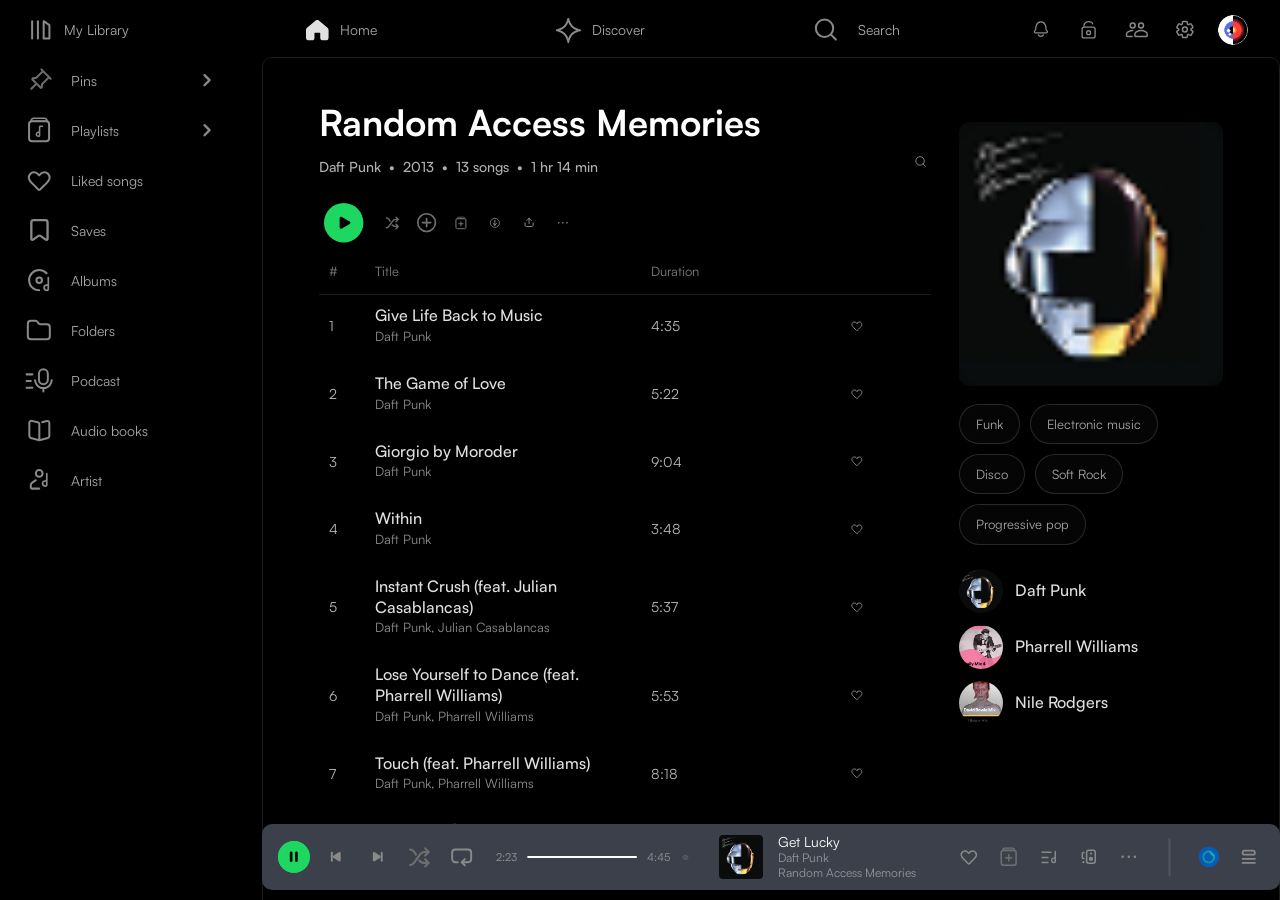
==== pages/album.html @ 6c0d5e67 "feat : add pages in project" ====
<!DOCTYPE html>
<html lang="en">
<head>
  <meta charset="UTF-8" />
  <meta name="viewport" content="width=device-width, initial-scale=1.0" />
  <title>Album - Spotify Clone</title>
  <link rel="stylesheet" href="../css/style.css" />
</head>
<body>
  <div class="app">
    <aside class="sidebar">
      <nav class="sidebar__nav" aria-label="Sidebar navigation">
        <ul class="sidebar__list">
           <li class="sidebar__item sidebar__item--current"><a href="library.html" class="sidebar__link"><span class="sidebar__icon"><img src="../assets/icons/Library.svg" alt="Library"></span><span class="sidebar__text">My Library</span></a></li>
          <li class="sidebar__item sidebar__item--active"><a href="song.html" class="sidebar__link"><span class="sidebar__icon"><img src="../assets/icons/pinside.svg" alt="Pin"></span><span class="sidebar__text">Pins</span>
                <span class="sidebar__arrow"><img src="../assets/icons/right.svg" alt="Right" /></span></a></li>
          <li class="sidebar__item sidebar__item--active"><a href="playlist.html" class="sidebar__link"><span class="sidebar__icon"><img src="../assets/icons/playlist.svg" alt="Playlist"></span><span class="sidebar__text">Playlists</span>
                <span class="sidebar__arrow"><img src="../assets/icons/right.svg" alt="Right" /></span></a></li>
          <li class="sidebar__item sidebar__item--active"><a href="likedsongs.html" class="sidebar__link"><span class="sidebar__icon"><img src="../assets/icons/like.svg" alt="Like"></span><span class="sidebar__text">Liked songs</span></a></li>
          <li class="sidebar__item sidebar__item--active"><a href="aboutartist.html" class="sidebar__link"><span class="sidebar__icon"><img src="../assets/icons/save.svg" alt="Save"></span><span class="sidebar__text">Saves</span></a></li>
          <li class="sidebar__item sidebar__item--active"><a href="gridalbums.html" class="sidebar__link"><span class="sidebar__icon"><img src="../assets/icons/album.svg" alt="Album"></span><span class="sidebar__text">Albums</span></a></li>
          <li class="sidebar__item sidebar__item--active"><a href="aboutartist.html" class="sidebar__link"><span class="sidebar__icon"><img src="../assets/icons/folder.svg" alt="Folder"></span><span class="sidebar__text">Folders</span></a></li>
          <li class="sidebar__item sidebar__item--active"><a href="podcast.html" class="sidebar__link"><span class="sidebar__icon"><img src="../assets/icons/podcast.svg" alt="Podcast"></span><span class="sidebar__text">Podcast</span></a></li>
          <li class="sidebar__item sidebar__item--active"><a href="aboutartist.html" class="sidebar__link"><span class="sidebar__icon"><img src="../assets/icons/audiobook.svg" alt="Audiobook"></span><span class="sidebar__text">Audio books</span></a></li>
          <li class="sidebar__item sidebar__item--active"><a href="aboutartist.html" class="sidebar__link"><span class="sidebar__icon"><img src="../assets/icons/artist.svg" alt="Artist"></span><span class="sidebar__text">Artist</span></a></li>      
          </ul>
      </nav>
    </aside>
    <div class="content-area">
      <header class="top-header">
        <nav class="top-header__nav" aria-label="Main navigation">
          <ul class="top-header__list">
            <li class="top-header__item"><a href="../index.html" class="top-header__link home-icon"><span class="top-header__icon top-header__icon--active"><img src="../assets/icons/homecc.svg" alt="Home icon"></span><span>Home</span></a></li>
            <li class="top-header__item"><a href="discover.html" class="top-header__link discover-icon"><span class="top-header__icon top-header__icon--active"><img src="../assets/icons/Star 1.svg" alt="Discover icon"></span><span>Discover</span></a></li>
            <li class="top-header__item"><a href="search.html" class="top-header__link search-icon"><span class="top-header__icon top-header__icon--active"><img src="../assets/icons/search.svg" alt="Search icon"></span><span>Search</span></a></li>
          </ul>
        </nav>
        <div class="top-header__actions" aria-label="Quick actions">
          <button class="top-header__action" type="button" aria-label="Notifications"><span class="top-header__action-icon"><img src="../assets/icons/news.svg" alt="News"></span></button>
          <button class="top-header__action" type="button" aria-label="Inbox"><span class="top-header__action-icon"><img src="../assets/icons/private.svg" alt="Private"></span></button>
          <button class="top-header__action" type="button" aria-label="Users"><span class="top-header__action-icon"><img src="../assets/icons/friends.svg" alt="Friends"></span></button>
          <button class="top-header__action" type="button" aria-label="Settings"><span class="top-header__action-icon"><img src="../assets/icons/setting.svg" alt="Setting"></span></button>
          <button class="top-header__action top-header__action--avatar" type="button" aria-label="Profile"><span class="top-header__action-icon"><img src="../assets/icons/sprite.svg" alt="Sprite"></span></button>
        </div>
      </header>
      <main class="main-content main-content--page"><section class="album-page-new"><div class="page-shell page-shell--split"><section class="album-layout"><div class="album-intro"><div><h1 class="page-title">Random Access Memories</h1><p class="page-meta">Daft Punk &nbsp;•&nbsp; 2013 &nbsp;•&nbsp; 13 songs &nbsp;•&nbsp; 1 hr 14 min</p><div class="control-row"><button class="play-pill" aria-label="Play album"><img src="../assets/icons/play.svg" alt="Play"></button><button class="icon-button" aria-label="Shuffle"><img src="../assets/icons/shuffle.svg" alt="Shuffle"></button><button class="icon-button" aria-label="Add"><img src="../assets/icons/add.svg" alt="Add"></button><button class="icon-button" aria-label="Add to playlist"><img src="../assets/icons/addtoplaylist.svg" alt="Addtoplaylist"></button><button class="icon-button" aria-label="Download"><img src="../assets/icons/download.svg" alt="Download"></button><button class="icon-button" aria-label="Share"><img src="../assets/icons/share.svg" alt="Share"></button><button class="icon-button" aria-label="More"><img src="../assets/icons/more.svg" alt="More"></button></div></div><button class="icon-button album-search" aria-label="Search in album"><img src="../assets/icons/search.svg" alt="Search"></button></div><section class="table-card table-card--transparent"><header class="media-table media-table--head"><span>#</span><span>Title</span><span>Duration</span><span></span></header><div class="media-table__body"><article class="media-table__row media-table__row--album"><span class="media-table__index">1</span><div class="media-table__title-group media-table__title-group--stack"><div><h3>Give Life Back to Music</h3><p>Daft Punk</p></div></div><span class="media-table__duration">4:35</span><button class="icon-button" aria-label="Save"><img src="../assets/icons/like.svg" alt="Like"></button></article><article class="media-table__row media-table__row--album"><span class="media-table__index">2</span><div class="media-table__title-group media-table__title-group--stack"><div><h3>The Game of Love</h3><p>Daft Punk</p></div></div><span class="media-table__duration">5:22</span><button class="icon-button" aria-label="Save"><img src="../assets/icons/like.svg" alt="Like"></button></article><article class="media-table__row media-table__row--album"><span class="media-table__index">3</span><div class="media-table__title-group media-table__title-group--stack"><div><h3>Giorgio by Moroder</h3><p>Daft Punk</p></div></div><span class="media-table__duration">9:04</span><button class="icon-button" aria-label="Save"><img src="../assets/icons/like.svg" alt="Like"></button></article><article class="media-table__row media-table__row--album"><span class="media-table__index">4</span><div class="media-table__title-group media-table__title-group--stack"><div><h3>Within</h3><p>Daft Punk</p></div></div><span class="media-table__duration">3:48</span><button class="icon-button" aria-label="Save"><img src="../assets/icons/like.svg" alt="Like"></button></article><article class="media-table__row media-table__row--album"><span class="media-table__index">5</span><div class="media-table__title-group media-table__title-group--stack"><div><h3>Instant Crush (feat. Julian Casablancas)</h3><p>Daft Punk, Julian Casablancas</p></div></div><span class="media-table__duration">5:37</span><button class="icon-button" aria-label="Save"><img src="../assets/icons/like.svg" alt="Like"></button></article><article class="media-table__row media-table__row--album"><span class="media-table__index">6</span><div class="media-table__title-group media-table__title-group--stack"><div><h3>Lose Yourself to Dance (feat. Pharrell Williams)</h3><p>Daft Punk, Pharrell Williams</p></div></div><span class="media-table__duration">5:53</span><button class="icon-button" aria-label="Save"><img src="../assets/icons/like.svg" alt="Like"></button></article><article class="media-table__row media-table__row--album"><span class="media-table__index">7</span><div class="media-table__title-group media-table__title-group--stack"><div><h3>Touch (feat. Pharrell Williams)</h3><p>Daft Punk, Pharrell Williams</p></div></div><span class="media-table__duration">8:18</span><button class="icon-button" aria-label="Save"><img src="../assets/icons/like.svg" alt="Like"></button></article><article class="media-table__row media-table__row--album"><span class="media-table__index">8</span><div class="media-table__title-group media-table__title-group--stack"><div><h3>Get Lucky (feat. Pharrell Williams and Nile Rodgers)</h3><p>Daft Punk, Pharrell Williams, Nile Rodgers</p></div></div><span class="media-table__duration">6:09</span><button class="icon-button" aria-label="Save"><img src="../assets/icons/like.svg" alt="Like"></button></article><article class="media-table__row media-table__row--album"><span class="media-table__index">9</span><div class="media-table__title-group media-table__title-group--stack"><div><h3>Beyond</h3><p>Daft Punk</p></div></div><span class="media-table__duration">4:50</span><button class="icon-button" aria-label="Save"><img src="../assets/icons/like.svg" alt="Like"></button></article></div></section></section><aside class="side-panel"><div class="cover-card"><img src="../assets/images/playerbg.png" alt="Album placeholder"></div><div class="tag-row"><span class="tag-pill">Funk</span><span class="tag-pill">Electronic music</span><span class="tag-pill">Disco</span><span class="tag-pill">Soft Rock</span><span class="tag-pill">Progressive pop</span></div><div class="artist-list"><article class="artist-chip"><img src="../assets/images/albmdaft.png" alt="Playerbg"><div><h3>Daft Punk</h3></div></article><article class="artist-chip"><img src="../assets/images/chuckberry.png" alt="Chuckberry"><div><h3>Pharrell Williams</h3></div></article><article class="artist-chip"><img src="../assets/images/davidbowie.png" alt="Davidbowie"><div><h3>Nile Rodgers</h3></div></article></div></aside></div></section></main>

    </div>

<footer class="player-bar">
  <div class="player-bar__main">
    <div class="player-bar__playback">
      <div class="player-bar__controls">
        <button class="player-bar__control player-bar__control--play" type="button" aria-label="Pause">
          <span class="player-bar__control-icon"><img src="../assets/icons/stop.svg" alt="Stop"></span>
        </button>
        <button class="player-bar__control" type="button" aria-label="Previous"><span class="player-bar__control-icon"><img src="../assets/icons/prev.svg" alt="Prev"></span></button>
        <button class="player-bar__control" type="button" aria-label="Next"><span class="player-bar__control-icon"><img src="../assets/icons/next.svg" alt="Next"></span></button>
        <button class="player-bar__control" type="button" aria-label="Shuffle"><span class="player-bar__control-icon"><img src="../assets/icons/shuffle.svg" alt="Shuffle"></span></button>
        <button class="player-bar__control" type="button" aria-label="Repeat"><span class="player-bar__control-icon"><img src="../assets/icons/repeat.svg" alt="Repeat"></span></button>
      </div>
      <div class="player-bar__timeline player-bar__timline--mobile">
        <span class="player-bar__time">2:23</span>
        <div class="player-bar__progress"><div class="player-bar__progress-fill"></div></div>
                <span class="player-bar__time">4:45</span>
        <button class="player-bar__control" type="button" aria-label="Volume"><span class="player-bar__control-icon"><img src="../assets/icons/volume.svg" alt="Volume"></span></button>
      </div>
    </div>
    <div class="player-bar__track-block">
      <div class="player-bar__cover"><img src="../assets/images/playerbg.png" alt="Album cover"></div>
      <div class="player-bar__track">
        <p class="player-bar__track-title">Get Lucky</p>
        <p class="player-bar__track-artist">Daft Punk</p>
        <p class="player-bar__track-album">Random Access Memories</p>
      </div>
    </div>
        <div class="player-bar__actions player-bar__actions--mobile">
      <button class="player-bar__action" type="button" aria-label="Like"><span class="player-bar__action-icon"><img src="../assets/icons/like.svg" alt="Like"></span></button>
      <button class="player-bar__action player-bar__actions--mobile" type="button" aria-label="Add"><span class="player-bar__action-icon"><img src="../assets/icons/playlistpc.svg" alt="Playlistpc"></span></button>
      <button class="player-bar__action" type="button" aria-label="Queue"><span class="player-bar__action-icon"><img src="../assets/icons/lyrics.svg" alt="Lyrics"></span></button>
      <button class="player-bar__action" type="button" aria-label="Devices"><span class="player-bar__action-icon"><img src="../assets/icons/device.svg" alt="Device"></span></button>
      <button class="player-bar__action" type="button" aria-label="More"><span class="player-bar__action-icon"><img src="../assets/icons/more.svg" alt="More"></span></button>
      <button class="player-bar__action" type="button" aria-label="Mini player"><span class="player-bar__action-icon"><img src="../assets/icons/line.svg" alt="Line"></span></button>
      <button class="player-bar__action" type="button" aria-label="Mini player"><span class="player-bar__action-icon"><img src="../assets/icons/DJ.svg" alt="DJ"></span><span class="player-bar__action-icon--mobile"><img src="../assets/icons/playlistpc.svg" alt="Playlistpc"></span></button>
      <button class="player-bar__action" type="button" aria-label="Menu"><span class="player-bar__action-icon"><img src="../assets/icons/queue.svg" alt="Queue"></span><span class="player-bar__action-icon--mobile"><img src="../assets/icons/playjm.svg" alt="Playjm"></span></button>
    </div>
  </div>
</footer>
<nav class="mobile-nav" aria-label="Mobile navigation">
  <a href="../index.html" class="mobile-nav__item"><span class="mobile-nav__icon"><img src="../assets/icons/home.svg" alt="Home"></span><span class="mobile-nav__text">Home</span></a>
  <a href="search.html" class="mobile-nav__item"><span class="mobile-nav__icon"><img src="../assets/icons/search.svg" alt="Search"></span><span class="mobile-nav__text">Search</span></a>
  <a href="library.html" class="mobile-nav__item"><span class="mobile-nav__icon"><img src="../assets/icons/librarybg.svg" alt="Librarybg"></span><span class="mobile-nav__text">Library</span></a>
  <a href="artist.html" class="mobile-nav__item"><span class="mobile-nav__icon"><img src="../assets/icons/artist.svg" alt="Artist"></span><span class="mobile-nav__text">Artist</span></a>
</nav>
</body>
</html>
---- css/style.css ----
@charset "UTF-8";
/**
* @license
*
* Font Family: Satoshi
* Designed by: Deni Anggara
* URL: https://www.fontshare.com/fonts/satoshi
* © 2026 Indian Type Foundry
*
* Satoshi Light 
* Satoshi LightItalic 
* Satoshi Regular 
* Satoshi Italic 
* Satoshi Medium 
* Satoshi MediumItalic 
* Satoshi Bold 
* Satoshi BoldItalic 
* Satoshi Black 
* Satoshi BlackItalic 
* Satoshi Variable (Variable font)
* Satoshi VariableItalic (Variable font)

*
*/
@font-face {
  font-family: "Satoshi-Light";
  src: url("../fonts/Satoshi-Light.woff2") format("woff2"), url("../fonts/Satoshi-Light.woff") format("woff"), url("../fonts/Satoshi-Light.ttf") format("truetype");
  font-weight: 300;
  font-display: swap;
  font-style: normal;
}
@font-face {
  font-family: "Satoshi-LightItalic";
  src: url("../fonts/Satoshi-LightItalic.woff2") format("woff2"), url("../fonts/Satoshi-LightItalic.woff") format("woff"), url("../fonts/Satoshi-LightItalic.ttf") format("truetype");
  font-weight: 300;
  font-display: swap;
  font-style: italic;
}
@font-face {
  font-family: "Satoshi-Regular";
  src: url("../../assets/Fonts/fonts/Satoshi-Regular.woff2") format("woff2"), url("../../assets/Fonts/fonts/Satoshi-Regular.woff") format("woff"), url("../../assets/Fonts/fonts/Satoshi-Regular.ttf") format("truetype");
  font-weight: 400;
  font-display: swap;
  font-style: normal;
}
@font-face {
  font-family: "Satoshi-Italic";
  src: url("../fonts/Satoshi-Italic.woff2") format("woff2"), url("../fonts/Satoshi-Italic.woff") format("woff"), url("../fonts/Satoshi-Italic.ttf") format("truetype");
  font-weight: 400;
  font-display: swap;
  font-style: italic;
}
@font-face {
  font-family: "Satoshi-Medium";
  src: url("../../assets/Fonts/fonts/Satoshi-Medium.woff2") format("woff2"), url("../../assets/Fonts/fonts/Satoshi-Medium.woff") format("woff"), url("../../assets/Fonts/fonts/Satoshi-MediumItalic.ttf") format("truetype");
  font-weight: 500;
  font-display: swap;
  font-style: normal;
}
@font-face {
  font-family: "Satoshi-MediumItalic";
  src: url("../fonts/Satoshi-MediumItalic.woff2") format("woff2"), url("../fonts/Satoshi-MediumItalic.woff") format("woff"), url("../fonts/Satoshi-MediumItalic.ttf") format("truetype");
  font-weight: 500;
  font-display: swap;
  font-style: italic;
}
@font-face {
  font-family: "Satoshi-Bold";
  src: url("../../assets/Fonts/fonts/Satoshi-Bold.woff2") format("woff2"), url("../../assets/Fonts/fonts/Satoshi-Bold.woff") format("woff"), url("../../assets/Fonts/fonts/Satoshi-Bold.ttf") format("truetype");
  font-weight: 700;
  font-display: swap;
  font-style: normal;
}
@font-face {
  font-family: "Satoshi-BoldItalic";
  src: url("../fonts/Satoshi-BoldItalic.woff2") format("woff2"), url("../fonts/Satoshi-BoldItalic.woff") format("woff"), url("../fonts/Satoshi-BoldItalic.ttf") format("truetype");
  font-weight: 700;
  font-display: swap;
  font-style: italic;
}
@font-face {
  font-family: "Satoshi-Black";
  src: url("../fonts/Satoshi-Black.woff2") format("woff2"), url("../fonts/Satoshi-Black.woff") format("woff"), url("../fonts/Satoshi-Black.ttf") format("truetype");
  font-weight: 900;
  font-display: swap;
  font-style: normal;
}
@font-face {
  font-family: "Satoshi-BlackItalic";
  src: url("../fonts/Satoshi-BlackItalic.woff2") format("woff2"), url("../fonts/Satoshi-BlackItalic.woff") format("woff"), url("../fonts/Satoshi-BlackItalic.ttf") format("truetype");
  font-weight: 900;
  font-display: swap;
  font-style: italic;
}
/**
* This is a variable font
* You can control variable axes as shown below:
* font-variation-settings: wght 900.0;
*
* available axes:
'wght' (range from 300.0 to 900.0
*/
@font-face {
  font-family: "Satoshi-Variable";
  src: url("../fonts/Satoshi-Variable.woff2") format("woff2"), url("../fonts/Satoshi-Variable.woff") format("woff"), url("../fonts/Satoshi-Variable.ttf") format("truetype");
  font-weight: 300 900;
  font-display: swap;
  font-style: normal;
}
/**
* This is a variable font
* You can control variable axes as shown below:
* font-variation-settings: wght 900.0;
*
* available axes:
'wght' (range from 300.0 to 900.0
*/
@font-face {
  font-family: "Satoshi-VariableItalic";
  src: url("../fonts/Satoshi-VariableItalic.woff2") format("woff2"), url("../fonts/Satoshi-VariableItalic.woff") format("woff"), url("../fonts/Satoshi-VariableItalic.ttf") format("truetype");
  font-weight: 300 900;
  font-display: swap;
  font-style: italic;
}
/* =====================
  Mixins
===================== */
/* =====================
  Reset / Base
===================== */
/* =====================
  Reset
===================== */
*,
*::before,
*::after {
  box-sizing: border-box;
}

html {
  -ms-overflow-style: none;
  scrollbar-width: none;
}
html::-webkit-scrollbar {
  display: none;
}

body,
h1,
h2,
h3,
h4,
p,
ul {
  margin: 0;
}

ul {
  padding: 0;
  list-style: none;
}

button,
input,
textarea,
select {
  font: inherit;
}

button {
  background: transparent;
  border: none;
  padding: 0;
  cursor: pointer;
}

a {
  color: inherit;
  text-decoration: none;
}

img {
  display: block;
  max-width: 100%;
}

/* =====================
  Helpers
===================== */
/* =====================
  Base
===================== */
body {
  min-width: 1200px;
  background-color: #000000;
  color: #ffffff;
  font-family: "Satoshi-Regular";
  overflow: hidden;
}

@media (max-width: 768px) {
  body {
    min-width: 320px;
    overflow-x: hidden;
  }
}
/* =====================
  Typography
===================== */
body {
  font-size: 14px;
  line-height: 1.4;
}

h2 {
  font-size: 29px;
  font-weight: 700;
  line-height: 1.2;
}

h3 {
  font-size: 14px;
  font-weight: 700;
  line-height: 1.3;
}

p {
  font-size: 12px;
  line-height: 1.4;
}

/* =====================
  App Layout
===================== */
/* =====================
  Top Header
===================== */
/* =====================
  Sidebar Navigation (merged look)
===================== */
/* =====================
  Sidebar Styles
===================== */
.sidebar {
  min-height: 100vh;
  margin: 10px 7px 30px 7px;
  background-color: #000000;
}

.sidebar__link--with-arrow {
  display: flex;
  align-items: center;
  width: 100%;
}

.sidebar__arrow {
  margin-left: auto;
  display: flex;
  align-items: center;
  justify-content: center;
  flex-shrink: 0;
}

.sidebar__arrow img {
  width: 25px;
  height: 25px;
  flex-shrink: 0;
  height: 100%;
  width: 100%;
  display: block;
  object-fit: cover;
}

.sidebar__nav {
  height: 100%;
}

.sidebar__list {
  display: flex;
  flex-direction: column;
  gap: 10px;
}

.sidebar__item {
  position: relative;
  width: 248px;
  height: 40px;
  border-radius: 5px;
}

.sidebar__link {
  display: flex;
  align-items: center;
  gap: 11px;
  min-height: 40px;
  padding: 0 18px 0 12px;
  color: #a7a7a7;
  transition: color 0.2s ease, background-color 0.2s ease;
  margin-right: 10px;
}

.sidebar__item--current {
  padding-left: 10px;
}

.sidebar__item--current:hover {
  background-color: #202020;
}

.sidebar__item--active .sidebar__link {
  color: #a7a7a7;
}

.sidebar__icon img {
  width: 25px;
  height: 25px;
  flex-shrink: 0;
  height: 100%;
  width: 100%;
  display: block;
  object-fit: cover;
}

.sidebar__item--active:hover {
  background-color: #202020;
}

.sidebar__text {
  font-size: 14px;
  font-weight: 400;
  line-height: 1;
  font-family: "Satoshi-Regular";
}

@media (max-width: 768px) {
  .sidebar {
    display: none;
  }
}
/* =====================
  App Layout
===================== */
.app {
  display: grid;
  grid-template-columns: 262px 1fr;
  grid-template-rows: 1fr;
  height: 100vh;
  overflow: hidden;
}

.content-area {
  display: flex;
  flex-direction: column;
  min-width: 0;
  min-height: 0;
  overflow: hidden;
}

@media (max-width: 768px) {
  .app {
    display: block;
    height: 100dvh;
  }
  .content-area {
    height: 100dvh;
  }
}
/* =====================
  Global Header (matches screenshot layout)
===================== */
/* =====================
  Header Styles
===================== */
.top-header {
  display: flex;
  align-items: center;
  justify-content: space-between;
  min-height: 54px;
  padding: 0 32px 0 32px;
  background-color: #000000;
  flex-shrink: 0;
  margin-top: 3px;
}

.top-header__nav {
  min-width: 0;
}

.top-header__list {
  display: flex;
  align-items: center;
  gap: 40px;
}

.top-header__item {
  display: flex;
  border-radius: 12px;
  background-color: #000000;
  padding-left: 12px;
  width: 210px;
  height: 46px;
}

.top-header__link {
  display: flex;
  align-items: center;
  gap: 11px;
  color: #a7a7a7;
  font-size: 14px;
}

.top-header__item--active .top-header__link {
  color: #a7a7a7;
  height: 46px;
  width: 210px;
}

.top-header__item:hover {
  background-color: #111111;
}

.top-header__icon img {
  width: 18px;
  height: 18px;
  flex-shrink: 0;
  width: 100%;
  height: 100%;
  display: block;
  object-fit: contain;
  flex-shrink: 0;
}

.icon-home:hover img {
  content: url("/assets/icons/homebg.svg");
}

.search-icon:hover img {
  content: url("/assets/icons/searchbg.svg");
}

.top-header__actions {
  display: flex;
  align-items: center;
  gap: 18px;
}

.top-header__action {
  display: flex;
  align-items: center;
  justify-content: space-between;
}

.top-header__action-icon img {
  width: 30px;
  height: 30px;
  display: block;
  object-fit: contain;
}

.icon-button--active {
  display: flex;
  align-items: center;
  margin-left: 10px;
}

.top-header__item--search {
  position: relative;
  width: 210px;
  height: 46px;
  margin-top: 7px;
}

.top-header__search-box {
  display: flex;
  align-items: center;
  gap: 10px;
  width: 160px;
  height: 40px;
  padding: 0 14px;
  border-radius: 999px;
  border: 1px solid transparent;
  background-color: transparent;
  overflow: hidden;
  transition: all 0.3s ease;
}

.top-header__search-box:focus-within {
  width: 220px;
  background-color: #121212;
  border-color: #232323;
}

.top-header__search-icon {
  width: 22px;
  height: 22px;
  flex-shrink: 0;
  flex-shrink: 0;
  display: block;
}

.top-header__search-input {
  width: 100%;
  min-width: 0;
  border: none;
  outline: none;
  background: transparent;
  color: #ffffff;
  font-size: 12px;
}

.top-header__search-input::placeholder {
  color: #a7a7a7;
}

@media (max-width: 768px) {
  .top-header {
    display: none;
  }
}
/* =====================
  Main Content Styles
===================== */
.main-content {
  flex: 1;
  padding: 18px 32px 40px;
  min-height: 0;
  height: calc(100vh - 81px);
  min-width: 0;
  overflow-y: auto;
  overflow-x: hidden;
  border: 1px solid #1c1c1c;
  border-radius: 10px;
  margin-bottom: 4px;
  -ms-overflow-style: none;
  scrollbar-width: none;
}
.main-content::-webkit-scrollbar {
  display: none;
}

@media (max-width: 768px) {
  .main-content {
    height: 100dvh;
    padding: 16px 16px 170px;
    border: none;
    border-radius: 0;
    margin-bottom: 0;
    background-color: #000000;
    overflow-y: auto;
    overflow-x: hidden;
  }
}
.mobile-nav {
  display: none;
}

@media (max-width: 768px) {
  .mobile-nav {
    position: fixed;
    left: 0;
    right: 0;
    bottom: 0;
    z-index: 30;
    display: grid;
    grid-template-columns: repeat(5, 1fr);
    align-items: center;
    height: 68px;
    padding: 8px 8px 10px;
    background: rgba(0, 0, 0, 0.5);
    backdrop-filter: blur(10px);
    -webkit-backdrop-filter: blur(10px);
    border-top: 1px solid rgba(255, 255, 255, 0.06);
  }
  .mobile-nav__item {
    display: flex;
    flex-direction: column;
    align-items: center;
    justify-content: center;
    gap: 4px;
    color: #898989;
    font-size: 11px;
    line-height: 1;
  }
  .mobile-nav__icon {
    width: 22px;
    height: 22px;
    display: block;
  }
  .mobile-nav__text {
    line-height: 1;
  }
}
/* =====================
  Filter Chips
===================== */
/* =====================
  Filter Chips
===================== */
.filter-bar {
  display: flex;
  align-items: center;
  justify-content: space-between;
  overflow: hidden;
}

.filters {
  display: flex;
  gap: 10px;
  margin-bottom: 24px;
}

.filters__chip {
  min-height: 29px;
  padding: 0 14px;
  border-radius: 8px;
  background-color: #171717;
  color: #a7a7a7;
  font-size: 14px;
  line-height: 1;
  transition: background-color 0.2s ease, color 0.2s ease;
}

.filters__chip--active {
  background-color: #171717;
  color: #a7a7a7;
  font-size: 14px;
}

.filters__chip--active:hover {
  color: black;
  background-color: white;
}

.filters__chip:hover {
  color: black;
  background-color: white;
}

.quick-mixes {
  display: none;
}

@media (max-width: 768px) {
  .filter-bar {
    align-items: center;
    margin-bottom: 18px;
  }
  .filters {
    gap: 8px;
    margin-bottom: 0;
    overflow-x: auto;
    scrollbar-width: none;
  }
  .filters::-webkit-scrollbar {
    display: none;
  }
  .filters__chip {
    min-height: 36px;
    padding: 0 14px;
    border-radius: 10px;
    white-space: nowrap;
  }
  .fillter__icon--right {
    flex-shrink: 0;
  }
  .filter_icon {
    width: 36px;
    height: 36px;
    display: grid;
    place-items: center;
  }
  .quick-mixes {
    display: grid;
    grid-template-columns: repeat(2, minmax(0, 1fr));
    gap: 10px;
    margin-bottom: 28px;
  }
  .quick-mix-card {
    display: flex;
    align-items: center;
    gap: 10px;
    min-width: 0;
    min-height: 54px;
    padding: 6px;
    border-radius: 12px;
    background: #1a1a1a;
  }
  .quick-mix-card__cover {
    width: 42px;
    height: 42px;
    border-radius: 8px;
    overflow: hidden;
    flex-shrink: 0;
    background: #101010;
  }
  .quick-mix-card__cover img {
    width: 100%;
    height: 100%;
    object-fit: cover;
  }
  .quick-mix-card__meta {
    min-width: 0;
  }
  .quick-mix-card__title,
  .quick-mix-card__artist {
    margin: 0;
    white-space: nowrap;
    overflow: hidden;
    text-overflow: ellipsis;
  }
  .quick-mix-card__title {
    font-size: 13px;
    color: #ffffff;
  }
  .quick-mix-card__artist {
    font-size: 12px;
    color: #8f8f8f;
  }
}
/* =====================
  Sections / Cards
===================== */
/* =====================
  Card Styles
===================== */
.cards-row {
  display: grid;
  grid-template-columns: repeat(8, minmax(110px, 1fr));
  gap: 18px;
}

.music-card {
  display: block;
  min-width: 0;
  color: #ffffff;
}

.music-card__media {
  position: relative;
  width: 100%;
  aspect-ratio: 1/1;
  margin-bottom: 11px;
}

.music-card__image {
  position: relative;
  z-index: 2;
  width: 100%;
  aspect-ratio: 1/1;
  border-radius: 8px;
  box-shadow: 0 8px 24px rgba(0, 0, 0, 0.25);
  overflow: hidden;
}
.music-card__image img {
  width: 100%;
  height: 100%;
  object-fit: cover;
}

.music-card__title {
  overflow: hidden;
  white-space: nowrap;
  text-overflow: ellipsis;
  margin-bottom: 4px;
  font-size: 14px;
  font-weight: 700;
}

.music-card__subtitle {
  overflow: hidden;
  display: -webkit-box;
  -webkit-line-clamp: 2;
  -webkit-box-orient: vertical;
  color: #a7a7a7;
  font-size: 11px;
}

@media (max-width: 768px) {
  .cards-row {
    display: flex;
    gap: 12px;
    overflow-x: auto;
    padding-bottom: 4px;
    scrollbar-width: none;
    -ms-overflow-style: none;
  }
  .cards-row::-webkit-scrollbar {
    display: none;
  }
  .music-card {
    min-width: 0;
  }
  .cards-row .music-card {
    flex: 0 0 140px;
  }
  .music-card__title {
    font-size: 14px;
  }
  .music-card__subtitle {
    font-size: 11px;
    line-height: 1.35;
  }
  .music-card__media {
    width: 100%;
  }
  .cards-slider {
    display: flex;
    gap: 12px;
    overflow-x: auto;
    scroll-snap-type: x proximity;
    padding-bottom: 4px;
    scrollbar-width: none;
  }
  .cards-slider::-webkit-scrollbar {
    display: none;
  }
  .cards-slider .music-card {
    flex: 0 0 140px;
    scroll-snap-align: start;
  }
}
/* =====================

===================== */
/* =====================
  Player Styles
===================== */
.player-bar {
  position: fixed;
  left: 262px;
  right: 0;
  bottom: 10px;
  z-index: 20;
  overflow: hidden;
  width: calc(100% - 262px);
  min-height: 60px;
  padding: 10px 16px;
  border-radius: 10px;
  background-color: #3b404a;
}

.player-bar__main {
  display: flex;
  align-items: center;
  justify-content: space-between;
  gap: 28px;
  width: 100%;
}

.player-bar__playback {
  display: flex;
  align-items: center;
  gap: 18px;
  flex: 1;
  min-width: 0;
}

.player-bar__controls {
  display: flex;
  align-items: center;
  gap: 10px;
  flex-shrink: 0;
}

.player-bar__timeline {
  display: flex;
  align-items: center;
  gap: 10px;
  flex: 1;
  min-width: 0;
}

.player-bar__progress {
  height: 2px;
  width: 317px;
  border-radius: 999px;
  background: rgba(255, 255, 255, 0.18);
  overflow: hidden;
}

.player-bar__progress-fill {
  width: 217px;
  height: 100%;
  background: #fff;
  border-radius: inherit;
}

.player-bar__track-block {
  display: flex;
  align-items: center;
  gap: 15px;
  flex: 0.5;
}

.player-bar__action-icon--mobile--active {
  display: none;
}

.player-bar__cover {
  width: 44px;
  height: 44px;
  border-radius: 4px;
  overflow: hidden;
  flex-shrink: 0;
}

.player-bar__cover img {
  width: 100%;
  height: 100%;
  object-fit: cover;
  display: block;
}

.player-bar__track {
  min-width: 0;
}

.player-bar__actions {
  display: flex;
  align-items: center;
  gap: 10px;
  flex-shrink: 0;
}

.player-bar__control,
.player-bar__action {
  display: inline-flex;
  align-items: center;
  justify-content: center;
  padding: 0;
  border: 0;
  background: transparent;
  cursor: pointer;
}

.player-bar__control {
  width: 32px;
  height: 32px;
}

.player-bar__control--play {
  width: 32px;
  height: 32px;
  border-radius: 50%;
  background: #1ed760;
}

.player-bar__control--volume {
  width: 24px;
  height: 24px;
}

.player-bar__action {
  width: 30px;
  height: 30px;
}

.player-bar__action--divider {
  margin-left: 8px;
  padding-left: 14px;
  border-left: 1px solid rgba(255, 255, 255, 0.18);
}

.player-bar__control-icon .player-bar__action-icon {
  width: 25px;
  height: 25px;
  flex-shrink: 0;
  object-fit: contain;
  border-radius: 4px;
  display: block;
  opacity: 1;
}

.player-bar__time {
  font-size: 11px;
  color: rgba(255, 255, 255, 0.45);
}

.player-bar__track-title {
  font-size: 14px;
  font-weight: 500;
  line-height: 1.2;
  color: #fff;
}

.player-bar__track-artist,
.player-bar__track-album {
  font-size: 12px;
  line-height: 1.2;
  color: rgba(255, 255, 255, 0.45);
}

.player-bar__action-icon--mobile {
  display: none;
}

@media (max-width: 768px) {
  .player-bar {
    position: fixed;
    left: 8px;
    right: 8px;
    bottom: 72px;
    width: auto;
    min-height: 64px;
    padding: 8px 10px;
    border-radius: 10px;
    background: #333842;
    z-index: 40;
  }
  .player-bar__main {
    display: flex;
    align-items: center;
    justify-content: space-between;
    gap: 10px;
  }
  .player-bar__playback {
    display: none;
  }
  .player-bar__track-block {
    display: flex;
    align-items: center;
    flex: 1;
    min-width: 0;
    gap: 10px;
  }
  .player-bar__cover {
    width: 40px;
    height: 40px;
    border-radius: 8px;
    flex-shrink: 0;
  }
  .player-bar__cover img {
    width: 100%;
    height: 100%;
    object-fit: cover;
    border-radius: 8px;
  }
  .player-bar__track {
    min-width: 0;
  }
  .player-bar__track-title {
    font-size: 14px;
    white-space: nowrap;
  }
  .player-bar__track-artist {
    display: block;
    font-size: 12px;
    color: rgba(255, 255, 255, 0.72);
    white-space: nowrap;
  }
  .player-bar__track-album {
    display: none;
  }
  .player-bar__actions--mobile {
    display: flex;
    align-items: center;
    gap: 10px;
  }
  .player-bar__action-icon {
    display: none;
  }
  .player-bar__timline--mobile {
    display: flex;
    flex-direction: column;
    align-items: center;
  }
  .player-bar__action-icon--mobile {
    width: 30px;
    height: 30px;
    display: block;
  }
}
/* =====================
  Content Section
===================== */
.content-section {
  margin-bottom: 32px;
}

.content-section__head {
  display: flex;
  align-items: center;
  justify-content: space-between;
  gap: 18px;
  margin-bottom: 18px;
}

.content-section__title {
  color: #ffffff;
  font-family: "satoshi-bold";
  font-size: 20px;
}

.content-section__actions {
  display: flex;
  align-items: center;
  gap: 11px;
}

.content-section__button {
  display: flex;
  align-items: center;
  justify-content: space-between;
  width: 30px;
  height: 30px;
}

.content-section__button-icon {
  width: 30px;
  height: 30px;
  border-radius: 50%;
}

@media (max-width: 768px) {
  .content-section {
    margin-bottom: 28px;
  }
  .content-section__head {
    margin-bottom: 14px;
  }
  .content-section__title {
    font-size: 18px;
  }
  .content-section__actions {
    gap: 6px;
  }
  .content-section__button:not(:last-child) {
    display: none;
  }
}
/* =====================
  Multi-page additions
*/
.main-content--playlist {
  overflow-y: auto;
  padding: 0 0 160px;
  background: linear-gradient(90deg, rgba(59, 79, 182, 0.47) 0%, rgba(6, 6, 6, 0.47) 100%);
}

.main-content--podcast {
  background: linear-gradient(90deg, rgba(128, 72, 22, 0.55) 0%, rgba(54, 27, 6, 0.7) 45%, rgba(0, 0, 0, 0.96) 100%);
}

.page-shell {
  padding: 28px 24px 0;
}

.page-shell--split,
.artist-home-grid {
  display: grid;
  grid-template-columns: minmax(0, 1fr) 264px;
  gap: 28px;
}

.page-eyebrow {
  color: #9f9f9f;
  font-size: 14px;
  margin-bottom: 8px;
}

.page-title {
  font-family: "satoshi-bold";
  font-size: 36px;
  line-height: 1.05;
  margin-bottom: 14px;
  font-weight: 700;
}

.page-title--large {
  font-size: 32px;
  max-width: 720px;
}

.page-subtitle,
.page-meta {
  color: #b0b0b0;
  font-size: 14px;
  line-height: 1.6;
  font-family: "Satoshi-Medium";
  font-weight: 500;
}

.page-hero,
.album-intro,
.song-hero,
.library-toolbar {
  display: flex;
  align-items: flex-start;
  justify-content: space-between;
  gap: 24px;
}

.page-hero--search {
  align-items: center;
}

.search-bar {
  width: min(420px, 100%);
}

.search-bar__field {
  display: flex;
  align-items: center;
  gap: 12px;
  padding: 16px 18px;
  border-radius: 999px;
  background: rgba(255, 255, 255, 0.08);
  border: 1px solid rgba(255, 255, 255, 0.1);
}

.search-bar__field input {
  flex: 1;
  background: transparent;
  border: 0;
  color: #E0E0E0;
  outline: none;
}

.genre-grid {
  display: grid;
  grid-template-columns: repeat(3, minmax(0, 1fr));
  gap: 22px;
  margin-top: 28px;
}

.genre-card {
  position: relative;
  min-height: 180px;
  overflow: hidden;
  border-radius: 18px;
  padding: 24px;
}

.genre-card h2 {
  font-family: "Satoshi-Bold";
  font-size: 28px;
}

.genre-card__media {
  position: absolute;
  right: 10px;
  bottom: -12px;
  width: 120px;
  height: 120px;
  transform: rotate(24deg);
}

.genre-card__media img {
  width: 100%;
  height: 100%;
  object-fit: cover;
  border-radius: 12px;
}

.genre-card--violet {
  background: linear-gradient(135deg, #6338dc, #35146d);
}

.genre-card--pink {
  background: linear-gradient(135deg, #d73d74, #7b1538);
}

.genre-card--blue {
  background: linear-gradient(135deg, #1570cb, #0b345f);
}

.genre-card--orange {
  background: linear-gradient(135deg, #cd6a1c, #7a3702);
}

.genre-card--green {
  background: linear-gradient(135deg, #1a8b4d, #0e4528);
}

.genre-card--teal {
  background: linear-gradient(135deg, #25888a, #10484a);
}

.search-page--mockup {
  background: #050505;
}

.search-bar--wide {
  width: min(560px, 100%);
}

.search-section {
  margin-top: 28px;
}

.search-section__head {
  display: flex;
  align-items: center;
  justify-content: space-between;
  gap: 16px;
  margin-bottom: 18px;
}

.search-section__head--simple {
  margin-bottom: 0;
}

.search-section__title,
.search-page__headline {
  font-family: "Satoshi-Bold";
  font-size: 30px;
  color: #f2f2f2;
}

.search-page__headline {
  font-size: 36px;
}

.search-section__more,
.search-section__nav-button {
  color: #777;
  font-size: 26px;
  line-height: 1;
}

.search-section__nav {
  display: flex;
  align-items: center;
  gap: 18px;
}

.recent-searches {
  display: flex;
  align-items: flex-start;
  gap: 24px;
  flex-wrap: wrap;
}

.recent-search-card {
  position: relative;
  width: 134px;
}

.recent-search-card__remove {
  position: absolute;
  top: -6px;
  right: -2px;
  z-index: 2;
  width: 28px;
  height: 28px;
  border-radius: 50%;
  background: rgba(20, 10, 10, 0.85);
  color: #b66;
  font-size: 20px;
  line-height: 1;
}

.recent-search-card__image {
  width: 134px;
  height: 134px;
  border-radius: 18px;
  overflow: hidden;
  background: #111;
  margin-bottom: 10px;
}

.recent-search-card__image--round {
  border-radius: 50%;
}

.recent-search-card__image img {
  width: 100%;
  height: 100%;
  object-fit: cover;
}

.recent-search-card h3 {
  font-size: 20px;
  margin-bottom: 6px;
}

.recent-search-card p {
  color: #757575;
  font-size: 13px;
}

.search-card-row {
  display: grid;
  grid-template-columns: repeat(8, minmax(0, 1fr));
  gap: 12px;
}

.search-tile {
  position: relative;
  min-height: 136px;
  border-radius: 10px;
  overflow: hidden;
  padding: 16px;
}

.search-tile h3 {
  max-width: 110px;
  font-family: "Satoshi-Bold";
  font-size: 18px;
  line-height: 1.25;
}

.search-tile__art {
  position: absolute;
  right: -10px;
  bottom: -14px;
  width: 92px;
  height: 92px;
  transform: rotate(24deg);
  border-radius: 10px;
  overflow: hidden;
}

.search-tile__art img {
  width: 100%;
  height: 100%;
  object-fit: cover;
}

.search-tile--blue {
  background: #2c3f7d;
}

.search-tile--orange {
  background: #ca6a03;
}

.search-tile--navy {
  background: #2d437c;
}

.search-tile--lavender {
  background: #8d6ab0;
}

.search-tile--magenta {
  background: #b42aa2;
}

.search-tile--purple {
  background: #9570b5;
}

.search-tile--gray {
  background: #8a8a8a;
}

.search-tile--amber {
  background: #cf7608;
}

.search-tile--burnt {
  background: #ea5e00;
}

.search-tile--plum {
  background: #59425d;
}

.search-tile--teal-deep {
  background: #0d6d5c;
}

.search-tile--red {
  background: #f31228;
}

.search-tile--indigo {
  background: #30457d;
}

.search-tile--crimson {
  background: #ff1830;
}

.search-tile--steel {
  background: #6790b9;
}

.library-toolbar {
  margin-bottom: 26px;
}

.library-toolbar__actions {
  display: flex;
  align-items: center;
  gap: 12px;
  color: #959595;
}

.library-toolbar__label {
  font-size: 14px;
}

.icon-button,
.follow-pill,
.tag-pill {
  display: flex;
  align-items: center;
  justify-content: flex-end;
  border-radius: 5px;
}

.icon-button--search {
  margin-left: 20px;
}

.icon-button {
  width: 20px;
  height: 20px;
}

.icon-button img {
  width: 30px;
  height: 30px;
  object-fit: contain;
}

.icon-button--green {
  border-color: transparent;
  background: transparent;
}

.play-pill {
  width: 50px;
  height: 50px;
  display: inline-flex;
  align-items: center;
  justify-content: center;
}

.play-pill img {
  width: 40px;
  height: 40px;
}

.control-row {
  display: flex;
  align-items: center;
  gap: 14px;
  margin-top: 20px;
  flex-wrap: wrap;
}

.table-card {
  background: rgba(0, 0, 0, 0.22);
}

.table-card--transparent {
  background: transparent;
}

.media-table,
.media-table__row {
  display: grid;
  grid-template-columns: 30px minmax(260px, 1.7fr) minmax(180px, 1.1fr) 80px 48px;
  gap: 16px;
  align-items: center;
}

.media-table--head {
  padding: 14px 10px;
  color: #7d7d7d;
  font-size: 13px;
  border-bottom: 1px solid rgba(255, 255, 255, 0.1);
}

.media-table__body {
  display: grid;
  gap: 6px;
}

.media-table__row {
  min-height: 56px;
  padding: 10px;
  border-radius: 12px;
}

.media-table__row:hover {
  background: rgba(255, 255, 255, 0.04);
}

.media-table__title-group {
  display: flex;
  align-items: center;
  gap: 12px;
  min-width: 0;
}

.media-table__title-group--stack {
  gap: 0;
}

.media-table__thumb {
  width: 32px;
  height: 32px;
  border-radius: 6px;
  object-fit: cover;
}

.media-table__title-group h3,
.artist-chip h3,
.artist-pick h3 {
  font-size: 16px;
  font-family: "Satoshi-Medium";
  color: #E0E0E0;
  font-weight: 500;
}

.media-table__title-group p,
.artist-chip p,
.artist-banner__meta,
.artist-stats span,
.about-copy p,
.artist-pick p {
  color: #8d8d8d;
  font-size: 13px;
  line-height: 1.6;
}

.media-table__album,
.media-table__duration,
.media-table__index {
  color: #b9b9b9;
  font-size: 14px;
}

.album-layout {
  min-width: 0;
}

.album-page-new--feature .page-title {
  margin-bottom: 16px;
}

.album-intro--feature {
  margin-bottom: 12px;
}

.control-row--album {
  gap: 18px;
}

.side-panel {
  padding-top: 18px;
}

.side-panel--album-feature {
  padding-top: 0;
}

.cover-card {
  border-radius: 10px;
  overflow: hidden;
  background: rgba(255, 255, 255, 0.04);
  box-shadow: 0 16px 40px rgba(0, 0, 0, 0.35);
}

.cover-card img {
  width: 100%;
  aspect-ratio: 1/1;
  object-fit: cover;
}

.cover-card--album-feature {
  background: #0a0a0a;
}

.cover-card--mix {
  position: relative;
}

.cover-card--mix::after {
  content: "";
  position: absolute;
  left: 0;
  right: 0;
  bottom: 0;
  height: 8px;
  background: #5d18ff;
}

.tag-row {
  display: flex;
  flex-wrap: wrap;
  gap: 10px;
  margin: 18px 0 24px;
}

.tag-pill {
  color: #a6a6a6;
  font-size: 13px;
  padding: 10px 16px;
  background: rgba(255, 255, 255, 0.02);
  border: 1px solid rgba(255, 255, 255, 0.14);
  border-radius: 999px;
}

.artist-list {
  display: grid;
  gap: 12px;
}

.artist-chip {
  display: flex;
  align-items: center;
  gap: 12px;
}

.artist-chip img {
  width: 44px;
  height: 44px;
  border-radius: 50%;
  object-fit: cover;
}

.album-search {
  margin-top: 48px;
}

.song-hero {
  display: grid;
  grid-template-columns: 328px minmax(0, 1fr);
  gap: 38px;
  align-items: start;
}

.song-hero__cover img,
.artist-pick__feature img {
  width: 100%;
  border-radius: 10px;
  object-fit: cover;
}

.subnav-tabs {
  display: flex;
  align-items: center;
  gap: 26px;
  padding: 22px 0 14px;
  margin-top: 18px;
  border-bottom: 1px solid rgba(255, 255, 255, 0.1);
}

.subnav-tabs--artist {
  margin-top: 0;
  padding-left: 6px;
}

.subnav-tabs__item {
  padding-bottom: 11px;
  color: #909090;
  font-size: 13px;
  text-decoration: none;
}

.subnav-tabs__item--active {
  color: #fff;
  border-bottom: 2px solid #1ed760;
}

.lyrics-layout {
  display: grid;
  grid-template-columns: 56px minmax(0, 1fr);
  gap: 28px;
  padding-top: 22px;
}

.lyrics-tools {
  display: grid;
  gap: 10px;
  align-content: start;
}

.lyrics-card p {
  font-family: "Satoshi-Bold";
  font-size: 24px;
  line-height: 1.45;
  margin-bottom: 10px;
}

.artist-page {
  background: #000;
}

.artist-banner {
  width: 100%;
  min-height: 320px;
  height: clamp(320px, 42vw, 480px);
  max-height: 480px;
  background: url("/assets/images/artistdf.png") center top/cover no-repeat;
  display: flex;
  align-items: end;
}

.artist-banner__overlay {
  width: 100%;
  display: flex;
  justify-content: space-between;
  align-items: end;
  gap: 24px;
  padding: 0 24px 24px;
}

.artist-banner__title {
  font-family: "Satoshi-Bold";
  font-size: 58px;
  line-height: 1.04;
  margin-bottom: 10px;
}

.artist-banner__actions {
  display: flex;
  align-items: center;
  gap: 14px;
  flex-wrap: wrap;
}

.follow-pill {
  color: #fff;
  background: rgba(255, 255, 255, 0.12);
  padding: 0 18px;
  height: 40px;
  border-radius: 44px;
}

.section-title-row {
  margin-bottom: 18px;
}

.section-title-row h2,
.artist-pick h2 {
  font-family: "Satoshi-Bold";
  font-size: 28px;
  margin-bottom: 14px;
}

.artist-pick__card {
  display: grid;
  grid-template-columns: 84px minmax(0, 1fr);
  gap: 14px;
  padding: 12px;
  border-radius: 12px;
  background: rgba(255, 255, 255, 0.04);
  margin-bottom: 18px;
}

.artist-pick__thumb img {
  width: 100%;
  border-radius: 8px;
}

.about-grid {
  display: grid;
  grid-template-columns: 140px minmax(0, 1.2fr) 240px;
  gap: 28px;
  padding-top: 28px;
}

.rank-badge {
  width: 124px;
  height: 124px;
  background: #1ed760;
  color: #0b2a16;
  clip-path: polygon(50% 0%, 61% 8%, 75% 5%, 81% 17%, 94% 21%, 92% 35%, 100% 50%, 92% 65%, 94% 79%, 81% 83%, 75% 95%, 61% 92%, 50% 100%, 39% 92%, 25% 95%, 19% 83%, 6% 79%, 8% 65%, 0% 50%, 8% 35%, 6% 21%, 19% 17%, 25% 5%, 39% 8%);
  display: grid;
  place-items: center;
  align-content: center;
  text-align: center;
}

.rank-badge strong {
  font-family: "Satoshi-Bold";
  font-size: 22px;
}

.rank-badge span {
  font-size: 13px;
}

.about-copy p {
  margin-bottom: 16px;
}

.artist-stats {
  display: grid;
  gap: 26px;
}

.artist-stats strong {
  display: block;
  font-family: "Satoshi-Bold";
  font-size: 22px;
  margin-bottom: 6px;
}

@media (max-width: 1200px) {
  .genre-grid {
    grid-template-columns: repeat(2, minmax(0, 1fr));
  }
  .search-card-row {
    grid-template-columns: repeat(4, minmax(0, 1fr));
  }
  .page-shell--split,
  .artist-home-grid,
  .about-grid,
  .song-hero {
    grid-template-columns: 1fr;
  }
  .side-panel,
  .artist-pick,
  .artist-stats {
    padding-top: 12px;
  }
}
@media (max-width: 920px) {
  .main-content--page {
    padding-bottom: 220px;
  }
  .page-shell {
    padding: 20px 16px 0;
  }
  .page-title {
    font-size: 36px;
  }
  .artist-banner__title {
    font-size: 42px;
  }
  .genre-grid {
    grid-template-columns: 1fr;
  }
  .search-card-row {
    grid-template-columns: repeat(2, minmax(0, 1fr));
  }
  .recent-searches {
    gap: 16px;
  }
  .recent-search-card,
  .recent-search-card__image {
    width: 112px;
  }
  .recent-search-card__image {
    height: 112px;
  }
  .page-hero,
  .album-intro,
  .song-hero,
  .library-toolbar,
  .artist-banner__overlay,
  .lyrics-layout {
    display: grid;
    grid-template-columns: 1fr;
  }
  .media-table,
  .media-table__row {
    grid-template-columns: 24px minmax(0, 1fr) 70px 38px;
  }
  .media-table--head span:nth-child(3),
  .media-table__album {
    display: none;
  }
}
.view-switch {
  display: flex;
  align-items: center;
  gap: 10px;
  margin: 8px 0 18px;
}

.view-switch--right {
  justify-content: flex-end;
}

.album-grid-page {
  display: grid;
  grid-template-columns: repeat(8, minmax(0, 1fr));
  gap: 18px;
  padding-bottom: 24px;
}

.album-grid-card {
  min-width: 0;
}

.album-grid-card__art {
  aspect-ratio: 1/1;
  border-radius: 10px;
  overflow: hidden;
  background: rgba(255, 255, 255, 0.04);
  margin-bottom: 10px;
}

.album-grid-card__art img {
  width: 100%;
  height: 100%;
  object-fit: cover;
}

.album-grid-card h3 {
  font-size: 15px;
  margin-bottom: 6px;
  white-space: nowrap;
  overflow: hidden;
  text-overflow: ellipsis;
}

.album-grid-card__meta,
.album-list-card__content p,
.podcast-rating-pill,
.podcast-episode-row__content p,
.podcast-side-card p,
.episode-side-card p {
  color: #8e8e8e;
  font-size: 13px;
  line-height: 1.5;
}

.album-grid-card__meta {
  display: flex;
  justify-content: space-between;
  gap: 10px;
}

.album-list-page {
  display: grid;
  gap: 18px;
}

.album-list-card {
  display: grid;
  grid-template-columns: 94px minmax(0, 1fr) 24px;
  gap: 18px;
  align-items: center;
  padding: 18px 16px;
  border-top: 1px solid rgba(255, 255, 255, 0.08);
}

.album-list-card__art {
  width: 94px;
  aspect-ratio: 1/1;
  overflow: hidden;
  border-radius: 8px;
}

.album-list-card__art img {
  width: 100%;
  height: 100%;
  object-fit: cover;
}

.album-list-card__content h3,
.podcast-episode-row__content h3 {
  font-size: 18px;
  font-family: "Satoshi-Bold";
  margin-bottom: 6px;
}

.album-list-card__go {
  background: transparent;
  border: 0;
}

.album-list-card__go img {
  width: 16px;
  height: 16px;
}

.podcast-page-shell {
  display: block;
}

.podcast-main-card {
  margin: 0;
  background: transparent;
  width: 100%;
  height: 100%;
}

.podcast-main-card {
  padding: 24px 24px 30px;
}

.podcast-hero {
  display: grid;
  grid-template-columns: minmax(0, 1fr) 230px;
  gap: 24px;
  align-items: start;
}

.podcast-follow-row {
  display: flex;
  align-items: center;
  gap: 10px;
  margin-top: 16px;
}

.podcast-rating-pill {
  display: inline-flex;
  align-items: center;
  gap: 6px;
  height: 36px;
  padding: 0 16px;
  border-radius: 999px;
  border: 1px solid rgba(255, 255, 255, 0.12);
}

.podcast-cover {
  border-radius: 10px;
  overflow: hidden;
  justify-self: end;
}

.podcast-cover img,
.episode-video img {
  width: 100%;
  display: block;
  object-fit: cover;
}

.podcast-section-head {
  margin-top: 24px;
  margin-bottom: 18px;
  display: flex;
  align-items: center;
  justify-content: space-between;
  gap: 16px;
}

.podcast-section-head h2,
.episode-side-card h2 {
  font-size: 30px;
  font-family: "Satoshi-Bold";
}

.podcast-tools {
  display: flex;
  align-items: center;
  gap: 16px;
  color: #8e8e8e;
  font-size: 13px;
}

.podcast-episodes {
  display: grid;
  gap: 18px;
}

.podcast-episode-row {
  display: grid;
  grid-template-columns: 92px minmax(0, 1fr);
  gap: 16px;
  padding-bottom: 18px;
  border-bottom: 1px solid rgba(255, 255, 255, 0.08);
}

.podcast-episode-row__thumb {
  width: 92px;
  aspect-ratio: 1/1;
  border-radius: 8px;
  object-fit: cover;
}

.podcast-episode-row__summary {
  margin-top: 8px;
  max-width: 90%;
}

.episode-video {
  position: relative;
  border-radius: 10px;
  overflow: hidden;
  background: #111;
}

.episode-video__play {
  position: absolute;
  inset: 50% auto auto 50%;
  transform: translate(-50%, -50%);
  width: 72px;
  height: 72px;
  border-radius: 50%;
  border: 0;
  background: rgba(255, 255, 255, 0.9);
  display: inline-flex;
  align-items: center;
  justify-content: center;
}

.episode-video__play img {
  width: 22px;
  height: 22px;
}

.episode-side-card {
  background: linear-gradient(90deg, rgba(128, 72, 22, 0.55), rgba(54, 27, 6, 0.7) 45%, rgba(0, 0, 0, 0.96));
}

.liked-songs-card {
  min-height: 620px;
}

@media (max-width: 1400px) {
  .album-grid-page {
    grid-template-columns: repeat(5, minmax(0, 1fr));
  }
}
@media (max-width: 1200px) {
  .album-grid-page {
    grid-template-columns: repeat(4, minmax(0, 1fr));
  }
}
@media (max-width: 920px) {
  .album-grid-page {
    grid-template-columns: repeat(2, minmax(0, 1fr));
  }
  .album-list-card,
  .podcast-episode-row {
    grid-template-columns: 1fr;
  }
}
@media (max-width: 700px) {
  .podcast-hero {
    grid-template-columns: 1fr;
  }
  .podcast-cover {
    justify-self: start;
  }
}
/* =====================
  Library Grid Page
===================== */
.page-shell--library-grid {
  padding: 0;
  margin: 0 12px 0 0;
  border-radius: 12px;
  background: #050505;
  min-height: calc(100vh - 170px);
  overflow: hidden;
}

.library-grid-page {
  padding: 0 0 168px;
}

.library-grid-toolbar {
  display: flex;
  align-items: center;
  justify-content: flex-start;
  gap: 18px;
  padding: 10px 18px 14px;
}

.sidebar__active {
  background-color: #111111;
  border-radius: 10px;
  min-height: 100vh;
  margin: 10px 7px 30px 7px;
}

.library-grid-toolbar__group {
  display: flex;
  align-items: center;
  justify-content: flex-start;
  gap: 22px;
  width: 100%;
  flex-wrap: nowrap;
}

.library-grid-toolbar__views,
.library-grid-toolbar__controls {
  display: flex;
  align-items: center;
  gap: 8px;
}

.library-grid-toolbar__controls {
  gap: 8px;
}

.library-grid-toolbar__icon-button {
  width: 34px;
  height: 34px;
  border-radius: 8px;
  display: grid;
  place-items: center;
  background: transparent;
}

.library-grid-toolbar__icon-button--active {
  background: transparent;
  box-shadow: none;
}

.library-grid-toolbar__icon-button img {
  width: 20px;
  height: 20px;
  opacity: 0.88;
}

.library-grid-toolbar__icon-button--search {
  margin-left: 18px;
}

.library-grid-toolbar__chip {
  display: flex;
  align-items: center;
  color: #8d8d8d;
  font-size: 12px;
  line-height: 1;
  padding: 0 4px;
  background: transparent;
  white-space: nowrap;
}

.library-grid-cards {
  display: grid;
  grid-template-columns: repeat(8, minmax(0, 1fr));
  gap: 26px 16px;
  padding: 18px 18px 28px;
  align-items: start;
}

.music-card--library {
  position: relative;
}

.music-card--library .music-card__media {
  margin-bottom: 10px;
}

.library-tile {
  position: relative;
}

.library-tile__pin {
  position: absolute;
  top: 6px;
  right: 6px;
  z-index: 4;
  width: 40px;
  height: 40px;
  border-radius: 50%;
  display: grid;
  place-items: center;
  background: #091510;
}

.library-tile__pin img {
  width: 16px;
  height: 16px;
}

.library-tile__art--heart {
  position: relative;
  z-index: 2;
  width: 100%;
  height: 100%;
  border-radius: 8px;
  background: linear-gradient(180deg, #0b662d 0%, #083a19 100%);
  display: grid;
  place-items: center;
  box-shadow: 0 12px 28px rgba(0, 0, 0, 0.38);
}

.library-tile__art--heart span {
  color: #1ed760;
  font-size: 72px;
  line-height: 1;
}

.library-tile__placeholder {
  display: grid;
  place-items: center;
  background: #4b4b4b;
}

.library-tile__placeholder span {
  color: #b9b9b9;
  font-size: 58px;
  line-height: 1;
}

.library-tile--folder .library-tile__placeholder span {
  font-size: 64px;
}

.library-tile__meta {
  position: absolute;
  right: 0;
  bottom: 2px;
  color: #1ed760;
  font-size: 13px;
}

.library-grid-cards .music-card__title {
  margin-bottom: 4px;
  font-size: 13px;
}

.library-grid-cards .music-card__subtitle {
  padding-right: 18px;
  line-height: 1.45;
}

@media (max-width: 1440px) {
  .library-grid-cards {
    grid-template-columns: repeat(6, minmax(0, 1fr));
  }
}
@media (max-width: 1180px) {
  .library-grid-cards {
    grid-template-columns: repeat(4, minmax(0, 1fr));
  }
}
@media (max-width: 768px) {
  .page-shell--library-grid {
    margin-right: 0;
    border-radius: 0;
    min-height: auto;
  }
  .library-grid-toolbar {
    padding: 14px 16px;
  }
  .library-grid-toolbar__group {
    gap: 12px;
    flex-wrap: wrap;
  }
  .library-grid-toolbar__views,
  .library-grid-toolbar__controls {
    gap: 8px;
  }
  .library-grid-toolbar__controls {
    flex-wrap: wrap;
  }
  .library-grid-cards {
    grid-template-columns: repeat(2, minmax(0, 1fr));
    gap: 18px 12px;
    padding: 16px;
  }
}

/*# sourceMappingURL=style.css.map */
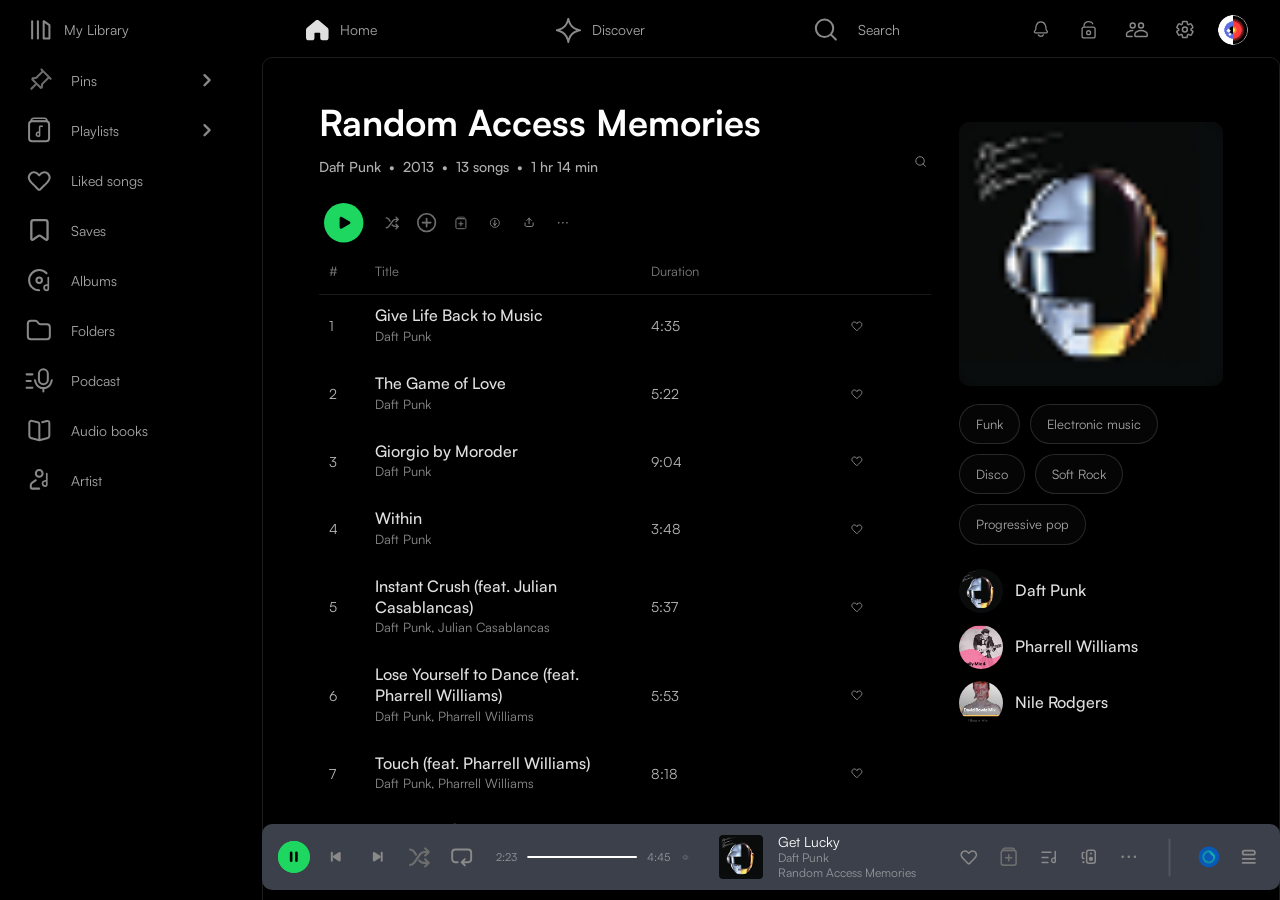
==== commit be28b04c: "feat: add pages for project" ====
--- a/pages/album.html
+++ b/pages/album.html
@@ -92,5 +92,6 @@
   <a href="library.html" class="mobile-nav__item"><span class="mobile-nav__icon"><img src="../assets/icons/librarybg.svg" alt="Librarybg"></span><span class="mobile-nav__text">Library</span></a>
   <a href="artist.html" class="mobile-nav__item"><span class="mobile-nav__icon"><img src="../assets/icons/artist.svg" alt="Artist"></span><span class="mobile-nav__text">Artist</span></a>
 </nav>
+</div>
 </body>
 </html>
--- a/css/style.css
+++ b/css/style.css
@@ -24,70 +24,70 @@
 */
 @font-face {
   font-family: "Satoshi-Light";
-  src: url("../fonts/Satoshi-Light.woff2") format("woff2"), url("../fonts/Satoshi-Light.woff") format("woff"), url("../fonts/Satoshi-Light.ttf") format("truetype");
+  src: url("../assets/Fonts/fonts/Satoshi-Light.woff2") format("woff2"), url("../assets/Fonts/fonts/Satoshi-Light.woff") format("woff"), url("../assets/Fonts/fonts/Satoshi-Light.ttf") format("truetype");
   font-weight: 300;
   font-display: swap;
   font-style: normal;
 }
 @font-face {
   font-family: "Satoshi-LightItalic";
-  src: url("../fonts/Satoshi-LightItalic.woff2") format("woff2"), url("../fonts/Satoshi-LightItalic.woff") format("woff"), url("../fonts/Satoshi-LightItalic.ttf") format("truetype");
+  src: url("../assets/Fonts/fonts/Satoshi-LightItalic.woff2") format("woff2"), url("../assets/Fonts/fonts/Satoshi-LightItalic.woff") format("woff"), url("../assets/Fonts/fonts/Satoshi-LightItalic.ttf") format("truetype");
   font-weight: 300;
   font-display: swap;
   font-style: italic;
 }
 @font-face {
   font-family: "Satoshi-Regular";
-  src: url("../../assets/Fonts/fonts/Satoshi-Regular.woff2") format("woff2"), url("../../assets/Fonts/fonts/Satoshi-Regular.woff") format("woff"), url("../../assets/Fonts/fonts/Satoshi-Regular.ttf") format("truetype");
+  src: url("../assets/Fonts/fonts/Satoshi-Regular.woff2") format("woff2"), url("../assets/Fonts/fonts/Satoshi-Regular.woff") format("woff"), url("../assets/Fonts/fonts/Satoshi-Regular.ttf") format("truetype");
   font-weight: 400;
   font-display: swap;
   font-style: normal;
 }
 @font-face {
   font-family: "Satoshi-Italic";
-  src: url("../fonts/Satoshi-Italic.woff2") format("woff2"), url("../fonts/Satoshi-Italic.woff") format("woff"), url("../fonts/Satoshi-Italic.ttf") format("truetype");
+  src: url("../assets/Fonts/fonts/Satoshi-Italic.woff2") format("woff2"), url("../assets/Fonts/fonts/Satoshi-Italic.woff") format("woff"), url("../assets/Fonts/fonts/Satoshi-Italic.ttf") format("truetype");
   font-weight: 400;
   font-display: swap;
   font-style: italic;
 }
 @font-face {
   font-family: "Satoshi-Medium";
-  src: url("../../assets/Fonts/fonts/Satoshi-Medium.woff2") format("woff2"), url("../../assets/Fonts/fonts/Satoshi-Medium.woff") format("woff"), url("../../assets/Fonts/fonts/Satoshi-MediumItalic.ttf") format("truetype");
+  src: url("../assets/Fonts/fonts/Satoshi-Medium.woff2") format("woff2"), url("../assets/Fonts/fonts/Satoshi-Medium.woff") format("woff"), url("../assets/Fonts/fonts/Satoshi-Medium.ttf") format("truetype");
   font-weight: 500;
   font-display: swap;
   font-style: normal;
 }
 @font-face {
   font-family: "Satoshi-MediumItalic";
-  src: url("../fonts/Satoshi-MediumItalic.woff2") format("woff2"), url("../fonts/Satoshi-MediumItalic.woff") format("woff"), url("../fonts/Satoshi-MediumItalic.ttf") format("truetype");
+  src: url("../assets/Fonts/fonts/Satoshi-MediumItalic.woff2") format("woff2"), url("../assets/Fonts/fonts/Satoshi-MediumItalic.woff") format("woff"), url("../assets/Fonts/fonts/Satoshi-MediumItalic.ttf") format("truetype");
   font-weight: 500;
   font-display: swap;
   font-style: italic;
 }
 @font-face {
   font-family: "Satoshi-Bold";
-  src: url("../../assets/Fonts/fonts/Satoshi-Bold.woff2") format("woff2"), url("../../assets/Fonts/fonts/Satoshi-Bold.woff") format("woff"), url("../../assets/Fonts/fonts/Satoshi-Bold.ttf") format("truetype");
+  src: url("../assets/Fonts/fonts/Satoshi-Bold.woff2") format("woff2"), url("../assets/Fonts/fonts/Satoshi-Bold.woff") format("woff"), url("../assets/Fonts/fonts/Satoshi-Bold.ttf") format("truetype");
   font-weight: 700;
   font-display: swap;
   font-style: normal;
 }
 @font-face {
   font-family: "Satoshi-BoldItalic";
-  src: url("../fonts/Satoshi-BoldItalic.woff2") format("woff2"), url("../fonts/Satoshi-BoldItalic.woff") format("woff"), url("../fonts/Satoshi-BoldItalic.ttf") format("truetype");
+  src: url("../assets/Fonts/fonts/Satoshi-BoldItalic.woff2") format("woff2"), url("../assets/Fonts/fonts/Satoshi-BoldItalic.woff") format("woff"), url("../assets/Fonts/fonts/Satoshi-BoldItalic.ttf") format("truetype");
   font-weight: 700;
   font-display: swap;
   font-style: italic;
 }
 @font-face {
   font-family: "Satoshi-Black";
-  src: url("../fonts/Satoshi-Black.woff2") format("woff2"), url("../fonts/Satoshi-Black.woff") format("woff"), url("../fonts/Satoshi-Black.ttf") format("truetype");
+  src: url("../assets/Fonts/fonts/Satoshi-Black.woff2") format("woff2"), url("../assets/Fonts/fonts/Satoshi-Black.woff") format("woff"), url("../assets/Fonts/fonts/Satoshi-Black.ttf") format("truetype");
   font-weight: 900;
   font-display: swap;
   font-style: normal;
 }
 @font-face {
   font-family: "Satoshi-BlackItalic";
-  src: url("../fonts/Satoshi-BlackItalic.woff2") format("woff2"), url("../fonts/Satoshi-BlackItalic.woff") format("woff"), url("../fonts/Satoshi-BlackItalic.ttf") format("truetype");
+  src: url("../assets/Fonts/fonts/Satoshi-BlackItalic.woff2") format("woff2"), url("../assets/Fonts/fonts/Satoshi-BlackItalic.woff") format("woff"), url("../assets/Fonts/fonts/Satoshi-BlackItalic.ttf") format("truetype");
   font-weight: 900;
   font-display: swap;
   font-style: italic;
@@ -102,7 +102,7 @@
 */
 @font-face {
   font-family: "Satoshi-Variable";
-  src: url("../fonts/Satoshi-Variable.woff2") format("woff2"), url("../fonts/Satoshi-Variable.woff") format("woff"), url("../fonts/Satoshi-Variable.ttf") format("truetype");
+  src: url("../assets/Fonts/fonts/Satoshi-Variable.woff2") format("woff2"), url("../assets/Fonts/fonts/Satoshi-Variable.woff") format("woff"), url("../assets/Fonts/fonts/Satoshi-Variable.ttf") format("truetype");
   font-weight: 300 900;
   font-display: swap;
   font-style: normal;
@@ -117,7 +117,7 @@
 */
 @font-face {
   font-family: "Satoshi-VariableItalic";
-  src: url("../fonts/Satoshi-VariableItalic.woff2") format("woff2"), url("../fonts/Satoshi-VariableItalic.woff") format("woff"), url("../fonts/Satoshi-VariableItalic.ttf") format("truetype");
+  src: url("../assets/Fonts/fonts/Satoshi-VariableItalic.woff2") format("woff2"), url("../assets/Fonts/fonts/Satoshi-VariableItalic.woff") format("woff"), url("../assets/Fonts/fonts/Satoshi-VariableItalic.ttf") format("truetype");
   font-weight: 300 900;
   font-display: swap;
   font-style: italic;
@@ -431,11 +431,11 @@
 }
 
 .icon-home:hover img {
-  content: url("/assets/icons/homebg.svg");
+  content: url("../assets/icons/homebg.svg");
 }
 
 .search-icon:hover img {
-  content: url("/assets/icons/searchbg.svg");
+  content: url("../assets/icons/searchbg.svg");
 }
 
 .top-header__actions {
@@ -1787,7 +1787,7 @@
   min-height: 320px;
   height: clamp(320px, 42vw, 480px);
   max-height: 480px;
-  background: url("/assets/images/artistdf.png") center top/cover no-repeat;
+  background: url("../assets/images/artistdf.png") center top/cover no-repeat;
   display: flex;
   align-items: end;
 }
